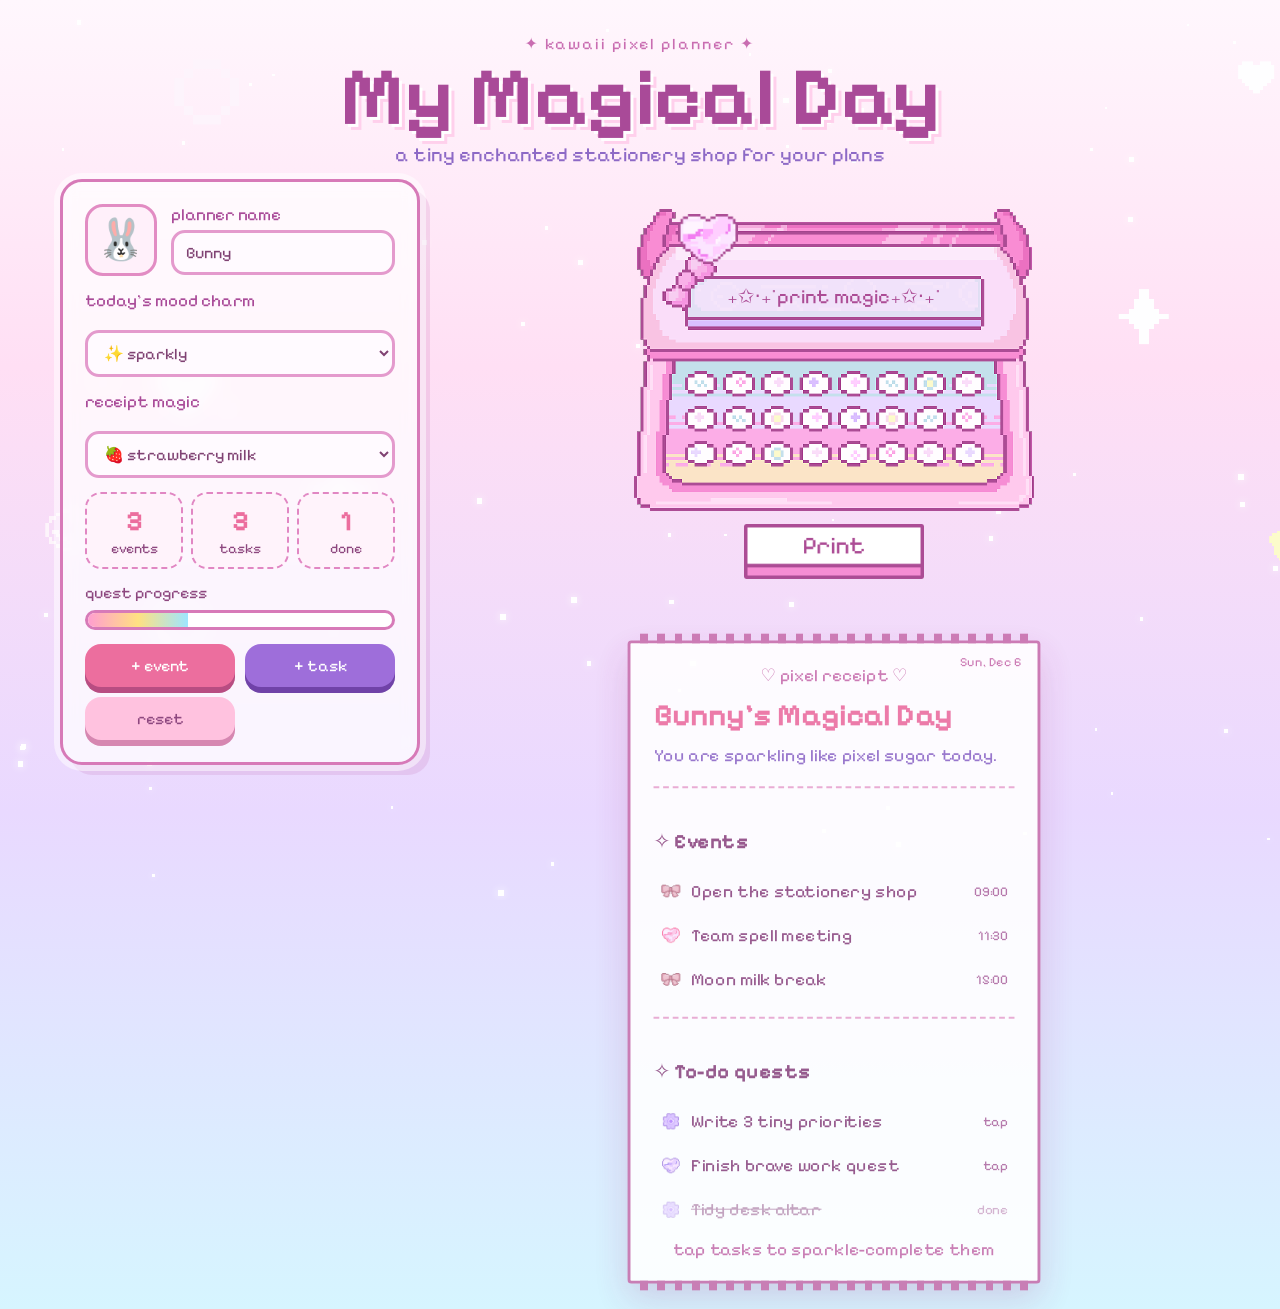
==== index.html @ a9e7e938 "Initial commit" ====
<!DOCTYPE html>
<html lang="en">
<head>
  <meta charset="UTF-8" />
  <meta name="viewport" content="width=device-width, initial-scale=1" />
  <title>My Magical Day</title>
  <link rel="icon" type="image/png" href="assets/heart.png" />
  <link rel="preconnect" href="https://fonts.googleapis.com" />
  <link rel="preconnect" href="https://fonts.gstatic.com" crossorigin />
  <link href="https://fonts.googleapis.com/css2?family=Pixelify+Sans:wght@400..700&display=swap" rel="stylesheet" />
  <link rel="stylesheet" href="styles.css" />
</head>
<body>
  <div class="bg-sparkles" aria-hidden="true"></div><div class="bg-decors" aria-hidden="true"></div>
  <main id="stage">
    <header class="hero"><p class="eyebrow">✦ kawaii pixel planner ✦</p><h1>My Magical Day</h1><p class="subtitle">a tiny enchanted stationery shop for your plans</p></header>
    <section class="dashboard">
      <aside class="control-panel pixel-card">
        <div class="profile"><div class="avatar" id="avatar">🐰</div><div><label for="nameInput">planner name</label><input id="nameInput" type="text" maxlength="18" /></div></div>
        <label for="moodSelect">today's mood charm</label><select id="moodSelect"><option value="sparkly">✨ sparkly</option><option value="cozy">☕ cozy</option><option value="brave">🌈 brave</option><option value="sleepy">🌙 sleepy</option></select>
        <label for="themeSelect">receipt magic</label><select id="themeSelect"><option value="strawberry">🍓 strawberry milk</option><option value="lavender">💜 lavender cloud</option><option value="mint">🍵 mint bunny</option></select>
        <div class="stats"><div><strong id="eventCount">0</strong><span>events</span></div><div><strong id="todoCount">0</strong><span>tasks</span></div><div><strong id="doneCount">0</strong><span>done</span></div></div>
        <div class="progress-wrap"><span>quest progress</span><div class="progress"><i id="progressBar"></i></div></div>
        <div class="actions"><button class="cute-btn" data-open-modal="event">+ event</button><button class="cute-btn purple" data-open-modal="todo">+ task</button><button class="cute-btn soft" id="resetBtn">reset</button></div>
      </aside>
      <section class="printer-scene">
        <div class="printer-wrap"><img src="assets/printer.png" alt="pink pixel receipt printer" class="printer" /><div class="printer-text" id="printerText">₊✩‧₊˚print magic₊✩‧₊˚</div><div class="heart"></div></div>
        <button id="printBtn" class="print-btn" type="button" aria-label="Print today's magical receipt"></button>
        <article class="receipt" id="receipt"><span class="receipt-date" id="receiptDate"></span><div class="receipt-topper">♡ pixel receipt ♡</div><h2 id="receiptTitle">My Magical Day</h2><p class="affirmation" id="affirmation"></p><hr /><section class="receipt-section receipt-section-events"><h3>✧ Events</h3><ul class="events" id="eventsList"></ul></section><hr /><section class="receipt-section receipt-section-todos"><h3>✧ To-do quests</h3><ul class="todos" id="todosList"></ul></section><div class="receipt-footer" id="receiptFooter"></div></article>
      </section>
    </section>
  </main>
  <dialog class="modal" id="itemModal"><form method="dialog" class="modal-card pixel-card" id="itemForm"><button class="modal-close" value="cancel" aria-label="Close">×</button><div class="bow">୨୧</div><h2 id="modalTitle">Add magic</h2><input type="hidden" id="itemType" /><input type="hidden" id="itemId" /><label for="itemLabel">tiny note</label><input id="itemLabel" type="text" maxlength="42" required placeholder="water the moonflowers" /><div class="event-fields" id="eventFields"><label for="itemTime">time spell</label><input id="itemTime" type="text" maxlength="18" placeholder="10:00 - 11:00" /></div><label for="itemCategory">sticker label</label><select id="itemCategory"><option value="personal">personal</option><option value="work">work</option></select><menu><button class="cute-btn soft" type="button" id="deleteBtn">delete</button><button class="cute-btn" value="default" type="submit">save magic</button></menu></form></dialog>
  <script src="script.js" defer></script>
</body>
</html>
---- styles.css ----
*{box-sizing:border-box}body{margin:0;min-height:100vh;overflow-x:hidden;font-family:"Pixelify Sans",system-ui;background:linear-gradient(180deg,#fff7fd 0%,#ffdff4 28%,#e9d9ff 62%,#d6f5ff 100%);color:#8d477f}button,input,select{font:inherit}.bg-sparkles,.bg-decors{position:fixed;inset:0;overflow:hidden;pointer-events:none;z-index:0}.bg-sparkle{position:absolute;background:#fff;image-rendering:pixelated;box-shadow:0 0 8px #fff;animation:twinkle var(--dur) ease-in-out var(--delay) infinite}@keyframes twinkle{0%,100%{opacity:.15;transform:translateY(0) scale(.7)}50%{opacity:1;transform:translateY(-8px) scale(1)}}.bg-decor{position:absolute;pointer-events:auto;cursor:pointer;user-select:none;image-rendering:pixelated}.hero{text-align:center;padding:34px 18px 12px;position:relative;z-index:2}.eyebrow{margin:0;color:#c96db1;letter-spacing:2px}.hero h1{font-size:clamp(42px,8vw,82px);line-height:.9;margin:8px 0;color:#a94a98;text-shadow:3px 3px #fff,6px 6px #ffd0ec;animation:bob 2.5s ease-in-out infinite}.subtitle{font-size:20px;margin:0;color:#8d69c6}@keyframes bob{50%{transform:translateY(-6px)}}.dashboard{position:relative;z-index:2;display:grid;grid-template-columns:minmax(260px,360px) minmax(360px,1fr);gap:28px;align-items:start;width:min(1160px,94vw);margin:0 auto 40px}.pixel-card{background:rgba(255,255,255,.72);border:3px solid #d77ab8;box-shadow:0 0 0 6px rgba(255,255,255,.5),10px 10px 0 rgba(196,108,177,.18);border-radius:22px}.control-panel{padding:22px;display:grid;gap:14px;backdrop-filter:blur(8px);position:sticky;top:18px}.profile{display:grid;grid-template-columns:72px 1fr;gap:14px;align-items:center}.avatar{height:72px;width:72px;border-radius:18px;background:#fff0fa;border:3px solid #e28cc3;display:grid;place-items:center;font-size:40px;animation:wobble 3s infinite}@keyframes wobble{50%{transform:rotate(4deg) scale(1.04)}}label{display:block;color:#a94a98;margin-bottom:5px;font-size:17px}input,select{width:100%;border:3px solid #e49acd;border-radius:14px;background:#fffaff;color:#804273;padding:10px 12px;outline:none}input:focus,select:focus{box-shadow:0 0 0 4px #fff,0 0 0 7px #b6edff}.stats{display:grid;grid-template-columns:repeat(3,1fr);gap:8px}.stats div{text-align:center;background:#fff3fb;border:2px dashed #e187c3;border-radius:16px;padding:10px}.stats strong{display:block;font-size:28px;color:#ec6e9e}.stats span{font-size:14px}.progress-wrap span{display:block;margin-bottom:8px}.progress{height:20px;border:3px solid #d77ab8;background:#fff;border-radius:999px;overflow:hidden}.progress i{display:block;height:100%;width:0;background:linear-gradient(90deg,#ff9ed0,#ffe082,#9ee7ff);transition:width .35s}.actions{display:grid;grid-template-columns:1fr 1fr;gap:10px}.cute-btn{border:0;border-radius:16px;padding:12px 14px;color:#fff;background:#ec6e9e;box-shadow:0 6px 0 #b84d82;cursor:pointer;transition:transform .15s,filter .15s}.cute-btn:hover{transform:translateY(-2px);filter:brightness(1.05)}.cute-btn:active{transform:translateY(4px);box-shadow:0 2px 0 #b84d82}.cute-btn.purple{background:#9e6eda;box-shadow:0 6px 0 #7042a8}.cute-btn.soft{background:#ffc2df;color:#8d477f;box-shadow:0 6px 0 #d687b1}.printer-scene{min-height:720px;position:relative}.printer-wrap{width:min(400px,82vw);margin:30px auto 12px;position:relative;transition:transform .5s}.printer{width:100%;display:block;image-rendering:pixelated}.heart{position:absolute;top:0;left:11%;width:60px;height:60px;background:url("assets/heart.png") center/contain no-repeat}.printer-text{position:absolute;top:25%;left:50%;transform:translateX(-50%);font-size:20px;color:#ac4c95;white-space:nowrap}.print-btn{display:block;margin:0 auto;width:180px;aspect-ratio:921/283;background:url("assets/button.png") center/contain no-repeat;border:0;cursor:pointer;text-indent:-9999px}.receipt{width:min(430px,88vw);margin:20px auto 0;background:#fff;border:3px solid var(--receipt-border,#c76eab);box-shadow:0 16px 35px rgba(172,76,149,.25);padding:22px 24px;font-size:18px;display:flex;flex-direction:column;gap:12px;transform:translateY(28px) scale(.96);opacity:.88;transition:transform .8s cubic-bezier(.34,1.56,.64,1),opacity .4s;border-radius:4px;position:relative}.is-printing .receipt{animation:printPop 1.2s ease both}.is-done .receipt{transform:translateY(0) scale(1);opacity:1}@keyframes printPop{0%{transform:translateY(-130px) scale(.8);opacity:0}100%{transform:translateY(0) scale(1);opacity:1}}.is-printing .heart{animation:heartSlide 1s ease-in-out infinite}@keyframes heartSlide{50%{transform:translateX(285px)}}.receipt:before,.receipt:after{content:"";position:absolute;left:0;right:0;height:10px;background:repeating-linear-gradient(90deg,transparent 0 10px,var(--receipt-border,#c76eab) 10px 18px)}.receipt:before{top:-10px}.receipt:after{bottom:-10px}.receipt-date{position:absolute;right:16px;top:12px;font-size:13px;color:#c76eab}.receipt-topper{text-align:center;color:#c76eab}.receipt h2{margin:0;color:#ec6e9e;font-size:32px}.affirmation{margin:0;color:#8d69c6}.receipt hr{border:0;border-top:2px dashed #e9a6cf;width:100%}.receipt ul{list-style:none;margin:0;padding:0;display:grid;gap:10px}.receipt li{display:grid;grid-template-columns:24px 1fr auto;gap:8px;align-items:center;padding:7px;border-radius:12px;cursor:pointer}.receipt li:hover{background:#fff0fa}.sticker{width:22px;height:22px;background-size:contain;background-position:center;background-repeat:no-repeat;text-indent:-999px;overflow:hidden}.work{background-image:url("assets/event-work-label.png")}.personal{background-image:url("assets/event-personal-label.png")}.todo .work{background-image:url("assets/todo-work-label.png")}.todo .personal{background-image:url("assets/todo-personal-label.png")}.time{font-size:14px;color:#b06aa1}.done{opacity:.55}.done .label{text-decoration:line-through}.empty{text-align:center;color:#c88bb8;border:2px dashed #f0b6da;border-radius:14px;padding:12px!important;display:block!important}.receipt-footer{text-align:center;color:#c76eab}.theme-lavender{--receipt-border:#9e6eda}.theme-mint{--receipt-border:#5dbfa8}.modal{border:0;background:transparent}.modal::backdrop{background:rgba(82,44,91,.35);backdrop-filter:blur(3px)}.modal-card{width:min(420px,92vw);padding:26px;position:relative;display:grid;gap:12px;background:#fff9fe}.bow{position:absolute;right:18px;top:-28px;font-size:58px;color:#ec6e9e;text-shadow:2px 2px #fff}.modal-close{position:absolute;top:10px;right:12px;border:0;background:#ffd8ed;color:#a94a98;border-radius:50%;width:34px;height:34px;cursor:pointer}.modal h2{margin:0;color:#a94a98}.modal menu{display:flex;justify-content:space-between;gap:10px;padding:0;margin:8px 0 0}.sparkle{position:fixed;pointer-events:none;z-index:10;animation:fly .7s ease-out forwards}@keyframes fly{to{transform:translate(var(--dx),var(--dy)) scale(0) rotate(360deg);opacity:0}}@media(max-width:820px){.dashboard{grid-template-columns:1fr}.control-panel{position:relative;top:auto}.printer-scene{min-height:auto}.actions{grid-template-columns:1fr}.hero h1{text-shadow:2px 2px #fff,4px 4px #ffd0ec}}
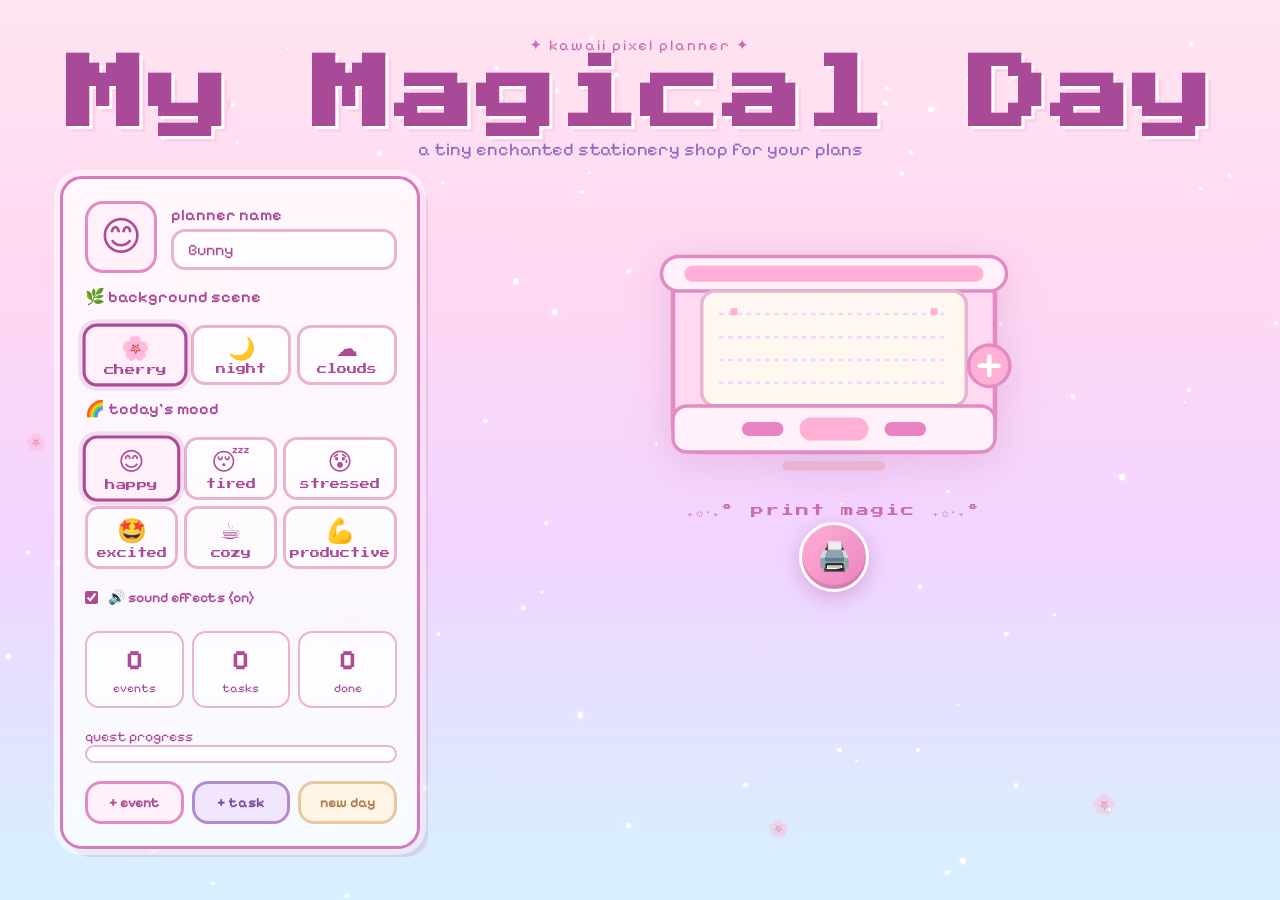
==== commit 1a4ed05b: "Sync modular planner files index.html, styles.css, script.js with latest standalone features and ref" ====
--- a/index.html
+++ b/index.html
@@ -1,36 +1,192 @@
 <!DOCTYPE html>
 <html lang="en">
 <head>
-  <meta charset="UTF-8" />
-  <meta name="viewport" content="width=device-width, initial-scale=1" />
-  <title>My Magical Day</title>
-  <link rel="icon" type="image/png" href="assets/heart.png" />
-  <link rel="preconnect" href="https://fonts.googleapis.com" />
-  <link rel="preconnect" href="https://fonts.gstatic.com" crossorigin />
-  <link href="https://fonts.googleapis.com/css2?family=Pixelify+Sans:wght@400..700&display=swap" rel="stylesheet" />
-  <link rel="stylesheet" href="styles.css" />
+<meta charset="UTF-8">
+<meta name="viewport" content="width=device-width,initial-scale=1">
+<title>My Magical Day ✨</title>
+<link rel="preconnect" href="https://fonts.googleapis.com">
+<link rel="preconnect" href="https://fonts.gstatic.com" crossorigin>
+<link href="https://fonts.googleapis.com/css2?family=Pixelify+Sans:wght@400..700&family=Press+Start+2P&display=swap" rel="stylesheet">
+<link rel="stylesheet" href="styles.css">
 </head>
 <body>
-  <div class="bg-sparkles" aria-hidden="true"></div><div class="bg-decors" aria-hidden="true"></div>
-  <main id="stage">
-    <header class="hero"><p class="eyebrow">✦ kawaii pixel planner ✦</p><h1>My Magical Day</h1><p class="subtitle">a tiny enchanted stationery shop for your plans</p></header>
-    <section class="dashboard">
-      <aside class="control-panel pixel-card">
-        <div class="profile"><div class="avatar" id="avatar">🐰</div><div><label for="nameInput">planner name</label><input id="nameInput" type="text" maxlength="18" /></div></div>
-        <label for="moodSelect">today's mood charm</label><select id="moodSelect"><option value="sparkly">✨ sparkly</option><option value="cozy">☕ cozy</option><option value="brave">🌈 brave</option><option value="sleepy">🌙 sleepy</option></select>
-        <label for="themeSelect">receipt magic</label><select id="themeSelect"><option value="strawberry">🍓 strawberry milk</option><option value="lavender">💜 lavender cloud</option><option value="mint">🍵 mint bunny</option></select>
-        <div class="stats"><div><strong id="eventCount">0</strong><span>events</span></div><div><strong id="todoCount">0</strong><span>tasks</span></div><div><strong id="doneCount">0</strong><span>done</span></div></div>
-        <div class="progress-wrap"><span>quest progress</span><div class="progress"><i id="progressBar"></i></div></div>
-        <div class="actions"><button class="cute-btn" data-open-modal="event">+ event</button><button class="cute-btn purple" data-open-modal="todo">+ task</button><button class="cute-btn soft" id="resetBtn">reset</button></div>
-      </aside>
-      <section class="printer-scene">
-        <div class="printer-wrap"><img src="assets/printer.png" alt="pink pixel receipt printer" class="printer" /><div class="printer-text" id="printerText">₊✩‧₊˚print magic₊✩‧₊˚</div><div class="heart"></div></div>
-        <button id="printBtn" class="print-btn" type="button" aria-label="Print today's magical receipt"></button>
-        <article class="receipt" id="receipt"><span class="receipt-date" id="receiptDate"></span><div class="receipt-topper">♡ pixel receipt ♡</div><h2 id="receiptTitle">My Magical Day</h2><p class="affirmation" id="affirmation"></p><hr /><section class="receipt-section receipt-section-events"><h3>✧ Events</h3><ul class="events" id="eventsList"></ul></section><hr /><section class="receipt-section receipt-section-todos"><h3>✧ To-do quests</h3><ul class="todos" id="todosList"></ul></section><div class="receipt-footer" id="receiptFooter"></div></article>
-      </section>
+
+<div class="bg-layer" id="bgCherry"></div>
+<div class="bg-layer hidden" id="bgNight"></div>
+<div class="bg-layer hidden" id="bgClouds"></div>
+<div class="bg-sparkles" id="bgSparkles"></div>
+
+<div id="stage">
+  <header class="hero">
+    <p class="eyebrow">✦ kawaii pixel planner ✦</p>
+    <h1>My Magical Day</h1>
+    <p class="subtitle">a tiny enchanted stationery shop for your plans</p>
+  </header>
+
+  <div class="dashboard">
+    <aside class="control-panel pixel-card">
+      <div class="profile">
+        <div class="avatar" id="avatar">🐰</div>
+        <div>
+          <label for="nameInput">planner name</label>
+          <input id="nameInput" type="text" maxlength="18" placeholder="Your name...">
+        </div>
+      </div>
+
+      <label>🌿 background scene</label>
+      <div class="theme-btns" id="themeBtns">
+        <button class="theme-btn active" data-theme="cherry">🌸<span>cherry</span></button>
+        <button class="theme-btn" data-theme="night">🌙<span>night</span></button>
+        <button class="theme-btn" data-theme="clouds">☁️<span>clouds</span></button>
+      </div>
+
+      <label>🌈 today's mood</label>
+      <div class="mood-btns" id="moodBtns">
+        <button class="mood-btn active" data-mood="happy">😊<span>happy</span></button>
+        <button class="mood-btn" data-mood="tired">😴<span>tired</span></button>
+        <button class="mood-btn" data-mood="stressed">😰<span>stressed</span></button>
+        <button class="mood-btn" data-mood="excited">🤩<span>excited</span></button>
+        <button class="mood-btn" data-mood="cozy">☕<span>cozy</span></button>
+        <button class="mood-btn" data-mood="productive">💪<span>productive</span></button>
+      </div>
+
+      <label class="sound-toggle">
+        <input type="checkbox" id="soundToggle" checked>
+        🔊 sound effects (on)
+      </label>
+
+      <div class="stats">
+        <div><strong id="eventCount">0</strong><span>events</span></div>
+        <div><strong id="todoCount">0</strong><span>tasks</span></div>
+        <div><strong id="doneCount">0</strong><span>done</span></div>
+      </div>
+
+      <div class="progress-wrap">
+        <span style="font-size:14px;color:#A94A98">quest progress</span>
+        <div class="progress"><i id="progressBar" style="width:0%"></i></div>
+      </div>
+
+      <div class="actions">
+        <button class="cute-btn" id="addEventBtn">+ event</button>
+        <button class="cute-btn purple" id="addTodoBtn">+ task</button>
+        <button class="cute-btn soft" id="resetBtn">new day</button>
+      </div>
+    </aside>
+
+    <section class="printer-scene">
+      <div class="printer-wrap">
+        <div class="printer-body printer-breathe" id="printerBody">
+          <svg class="printer-svg" viewBox="0 0 400 280" fill="none">
+            <rect x="60" y="80" width="280" height="160" rx="24" fill="#FFD9F2" stroke="#E28CC3" stroke-width="4"/>
+            <rect x="50" y="70" width="300" height="30" rx="15" fill="#FFF0FA" stroke="#E28CC3" stroke-width="3"/>
+            <rect x="70" y="78" width="260" height="14" rx="7" fill="#FFB0D4"/>
+            <rect x="85" y="100" width="230" height="100" rx="12" fill="#FFF8F0" stroke="#E8B4D0" stroke-width="3"/>
+            <line x1="100" y1="120" x2="300" y2="120" stroke="#F2D4FF" stroke-width="2" stroke-dasharray="4 4"/>
+            <line x1="100" y1="140" x2="300" y2="140" stroke="#F2D4FF" stroke-width="2" stroke-dasharray="4 4"/>
+            <line x1="100" y1="160" x2="300" y2="160" stroke="#F2D4FF" stroke-width="2" stroke-dasharray="4 4"/>
+            <line x1="100" y1="180" x2="300" y2="180" stroke="#F2D4FF" stroke-width="2" stroke-dasharray="4 4"/>
+            <rect x="110" y="115" width="6" height="6" rx="1" fill="#FFB0D4"/>
+            <rect x="284" y="115" width="6" height="6" rx="1" fill="#FFB0D4"/>
+            <rect x="60" y="200" width="280" height="40" rx="12" fill="#FFF0FA" stroke="#E28CC3" stroke-width="3"/>
+            <rect x="170" y="210" width="60" height="20" rx="10" fill="#FFB0D4"/>
+            <rect x="120" y="214" width="36" height="12" rx="6" fill="#E882C0"/>
+            <rect x="244" y="214" width="36" height="12" rx="6" fill="#E882C0"/>
+            <rect x="155" y="248" width="90" height="8" rx="4" fill="#E8B4D0"/>
+            <circle cx="335" cy="165" r="18" fill="#FFB0D4" stroke="#E28CC3" stroke-width="3"/>
+            <rect x="325" y="163" width="20" height="4" rx="2" fill="#fff"/>
+            <rect x="333" y="155" width="4" height="20" rx="2" fill="#fff"/>
+          </svg>
+        </div>
+        <div class="printer-label">₊✩‧₊˚ print magic ₊✩‧₊˚</div>
+      </div>
+
+      <div class="print-btn-container">
+        <button class="print-btn" id="printBtn" aria-label="Print receipt">🖨️</button>
+      </div>
+
+      <article class="receipt closed" id="receipt">
+        <div class="washi-tape"></div>
+        <div class="receipt-header">
+          <span class="receipt-date" id="receiptDate"></span>
+          <span class="receipt-mood" id="receiptMood"></span>
+          <div class="receipt-title" id="receiptTitle">My Magical Day</div>
+          <div class="receipt-subtitle" id="receiptSubtitle">✦ today's plan ✦</div>
+        </div>
+
+        <section class="receipt-section">
+          <h3>📅 Events</h3>
+          <ul class="receipt-list" id="eventsList"></ul>
+        </section>
+
+        <section class="receipt-section">
+          <h3>✅ To-do Quests</h3>
+          <ul class="receipt-list" id="todosList"></ul>
+        </section>
+
+        <div class="receipt-progress">
+          <div class="receipt-progress-header">
+            <span id="progressLabel">quest progress</span>
+            <span id="progressCount">0/0 done 🌟</span>
+          </div>
+          <div class="receipt-progress-bar">
+            <div class="receipt-progress-fill" id="receiptProgressFill" style="width:0%"></div>
+          </div>
+        </div>
+
+        <div class="affirmation-box" id="affirmationBox">You are doing amazing sweetie ✧</div>
+      </article>
     </section>
-  </main>
-  <dialog class="modal" id="itemModal"><form method="dialog" class="modal-card pixel-card" id="itemForm"><button class="modal-close" value="cancel" aria-label="Close">×</button><div class="bow">୨୧</div><h2 id="modalTitle">Add magic</h2><input type="hidden" id="itemType" /><input type="hidden" id="itemId" /><label for="itemLabel">tiny note</label><input id="itemLabel" type="text" maxlength="42" required placeholder="water the moonflowers" /><div class="event-fields" id="eventFields"><label for="itemTime">time spell</label><input id="itemTime" type="text" maxlength="18" placeholder="10:00 - 11:00" /></div><label for="itemCategory">sticker label</label><select id="itemCategory"><option value="personal">personal</option><option value="work">work</option></select><menu><button class="cute-btn soft" type="button" id="deleteBtn">delete</button><button class="cute-btn" value="default" type="submit">save magic</button></menu></form></dialog>
-  <script src="script.js" defer></script>
+  </div>
+</div>
+
+<div class="modal-overlay" id="modalOverlay">
+  <div class="modal-card">
+    <button class="modal-close" id="modalClose">✕</button>
+    <div class="modal-bow">🎀</div>
+    <h2 id="modalTitle">Add magic</h2>
+    <input type="hidden" id="itemType">
+    <input type="hidden" id="itemId">
+    <label for="itemLabel">tiny note</label>
+    <input id="itemLabel" type="text" maxlength="60" placeholder="water the moonflowers...">
+    <div class="event-fields" id="eventFields">
+      <label for="itemTime">time spell</label>
+      <input id="itemTime" type="text" maxlength="24" placeholder="10:00 - 11:00">
+      <label for="itemLink">magic link (optional)</label>
+      <input id="itemLink" type="url" maxlength="200" placeholder="https://...">
+    </div>
+    <label for="itemCategory">sticker label</label>
+    <select id="itemCategory">
+      <option value="personal">🌸 personal</option>
+      <option value="work">💼 work</option>
+      <option value="study">📖 study</option>
+      <option value="hobby">🎨 hobby</option>
+    </select>
+    <div class="priority-field" id="priorityField">
+      <label>priority level</label>
+      <select id="itemPriority">
+        <option value="low">⭐ low</option>
+        <option value="medium" selected>⭐⭐ medium</option>
+        <option value="high">⭐⭐⭐ high</option>
+      </select>
+    </div>
+    <menu>
+      <button class="cute-btn soft" id="deleteBtn">delete</button>
+      <button class="cute-btn" id="saveBtn">save magic</button>
+    </menu>
+  </div>
+</div>
+
+<div class="confirm-overlay" id="confirmOverlay">
+  <div class="confirm-card">
+    <span class="confirm-trash">🗑️</span>
+    <p>Start a new day?<br>All your tasks will vanish~</p>
+    <div class="confirm-actions">
+      <button class="cute-btn soft" id="confirmNo">cancel</button>
+      <button class="cute-btn" id="confirmYes">new day!</button>
+    </div>
+  </div>
+</div>
+
+<script src="script.js" defer></script>
 </body>
 </html>
--- a/styles.css
+++ b/styles.css
@@ -1 +1,193 @@
-*{box-sizing:border-box}body{margin:0;min-height:100vh;overflow-x:hidden;font-family:"Pixelify Sans",system-ui;background:linear-gradient(180deg,#fff7fd 0%,#ffdff4 28%,#e9d9ff 62%,#d6f5ff 100%);color:#8d477f}button,input,select{font:inherit}.bg-sparkles,.bg-decors{position:fixed;inset:0;overflow:hidden;pointer-events:none;z-index:0}.bg-sparkle{position:absolute;background:#fff;image-rendering:pixelated;box-shadow:0 0 8px #fff;animation:twinkle var(--dur) ease-in-out var(--delay) infinite}@keyframes twinkle{0%,100%{opacity:.15;transform:translateY(0) scale(.7)}50%{opacity:1;transform:translateY(-8px) scale(1)}}.bg-decor{position:absolute;pointer-events:auto;cursor:pointer;user-select:none;image-rendering:pixelated}.hero{text-align:center;padding:34px 18px 12px;position:relative;z-index:2}.eyebrow{margin:0;color:#c96db1;letter-spacing:2px}.hero h1{font-size:clamp(42px,8vw,82px);line-height:.9;margin:8px 0;color:#a94a98;text-shadow:3px 3px #fff,6px 6px #ffd0ec;animation:bob 2.5s ease-in-out infinite}.subtitle{font-size:20px;margin:0;color:#8d69c6}@keyframes bob{50%{transform:translateY(-6px)}}.dashboard{position:relative;z-index:2;display:grid;grid-template-columns:minmax(260px,360px) minmax(360px,1fr);gap:28px;align-items:start;width:min(1160px,94vw);margin:0 auto 40px}.pixel-card{background:rgba(255,255,255,.72);border:3px solid #d77ab8;box-shadow:0 0 0 6px rgba(255,255,255,.5),10px 10px 0 rgba(196,108,177,.18);border-radius:22px}.control-panel{padding:22px;display:grid;gap:14px;backdrop-filter:blur(8px);position:sticky;top:18px}.profile{display:grid;grid-template-columns:72px 1fr;gap:14px;align-items:center}.avatar{height:72px;width:72px;border-radius:18px;background:#fff0fa;border:3px solid #e28cc3;display:grid;place-items:center;font-size:40px;animation:wobble 3s infinite}@keyframes wobble{50%{transform:rotate(4deg) scale(1.04)}}label{display:block;color:#a94a98;margin-bottom:5px;font-size:17px}input,select{width:100%;border:3px solid #e49acd;border-radius:14px;background:#fffaff;color:#804273;padding:10px 12px;outline:none}input:focus,select:focus{box-shadow:0 0 0 4px #fff,0 0 0 7px #b6edff}.stats{display:grid;grid-template-columns:repeat(3,1fr);gap:8px}.stats div{text-align:center;background:#fff3fb;border:2px dashed #e187c3;border-radius:16px;padding:10px}.stats strong{display:block;font-size:28px;color:#ec6e9e}.stats span{font-size:14px}.progress-wrap span{display:block;margin-bottom:8px}.progress{height:20px;border:3px solid #d77ab8;background:#fff;border-radius:999px;overflow:hidden}.progress i{display:block;height:100%;width:0;background:linear-gradient(90deg,#ff9ed0,#ffe082,#9ee7ff);transition:width .35s}.actions{display:grid;grid-template-columns:1fr 1fr;gap:10px}.cute-btn{border:0;border-radius:16px;padding:12px 14px;color:#fff;background:#ec6e9e;box-shadow:0 6px 0 #b84d82;cursor:pointer;transition:transform .15s,filter .15s}.cute-btn:hover{transform:translateY(-2px);filter:brightness(1.05)}.cute-btn:active{transform:translateY(4px);box-shadow:0 2px 0 #b84d82}.cute-btn.purple{background:#9e6eda;box-shadow:0 6px 0 #7042a8}.cute-btn.soft{background:#ffc2df;color:#8d477f;box-shadow:0 6px 0 #d687b1}.printer-scene{min-height:720px;position:relative}.printer-wrap{width:min(400px,82vw);margin:30px auto 12px;position:relative;transition:transform .5s}.printer{width:100%;display:block;image-rendering:pixelated}.heart{position:absolute;top:0;left:11%;width:60px;height:60px;background:url("assets/heart.png") center/contain no-repeat}.printer-text{position:absolute;top:25%;left:50%;transform:translateX(-50%);font-size:20px;color:#ac4c95;white-space:nowrap}.print-btn{display:block;margin:0 auto;width:180px;aspect-ratio:921/283;background:url("assets/button.png") center/contain no-repeat;border:0;cursor:pointer;text-indent:-9999px}.receipt{width:min(430px,88vw);margin:20px auto 0;background:#fff;border:3px solid var(--receipt-border,#c76eab);box-shadow:0 16px 35px rgba(172,76,149,.25);padding:22px 24px;font-size:18px;display:flex;flex-direction:column;gap:12px;transform:translateY(28px) scale(.96);opacity:.88;transition:transform .8s cubic-bezier(.34,1.56,.64,1),opacity .4s;border-radius:4px;position:relative}.is-printing .receipt{animation:printPop 1.2s ease both}.is-done .receipt{transform:translateY(0) scale(1);opacity:1}@keyframes printPop{0%{transform:translateY(-130px) scale(.8);opacity:0}100%{transform:translateY(0) scale(1);opacity:1}}.is-printing .heart{animation:heartSlide 1s ease-in-out infinite}@keyframes heartSlide{50%{transform:translateX(285px)}}.receipt:before,.receipt:after{content:"";position:absolute;left:0;right:0;height:10px;background:repeating-linear-gradient(90deg,transparent 0 10px,var(--receipt-border,#c76eab) 10px 18px)}.receipt:before{top:-10px}.receipt:after{bottom:-10px}.receipt-date{position:absolute;right:16px;top:12px;font-size:13px;color:#c76eab}.receipt-topper{text-align:center;color:#c76eab}.receipt h2{margin:0;color:#ec6e9e;font-size:32px}.affirmation{margin:0;color:#8d69c6}.receipt hr{border:0;border-top:2px dashed #e9a6cf;width:100%}.receipt ul{list-style:none;margin:0;padding:0;display:grid;gap:10px}.receipt li{display:grid;grid-template-columns:24px 1fr auto;gap:8px;align-items:center;padding:7px;border-radius:12px;cursor:pointer}.receipt li:hover{background:#fff0fa}.sticker{width:22px;height:22px;background-size:contain;background-position:center;background-repeat:no-repeat;text-indent:-999px;overflow:hidden}.work{background-image:url("assets/event-work-label.png")}.personal{background-image:url("assets/event-personal-label.png")}.todo .work{background-image:url("assets/todo-work-label.png")}.todo .personal{background-image:url("assets/todo-personal-label.png")}.time{font-size:14px;color:#b06aa1}.done{opacity:.55}.done .label{text-decoration:line-through}.empty{text-align:center;color:#c88bb8;border:2px dashed #f0b6da;border-radius:14px;padding:12px!important;display:block!important}.receipt-footer{text-align:center;color:#c76eab}.theme-lavender{--receipt-border:#9e6eda}.theme-mint{--receipt-border:#5dbfa8}.modal{border:0;background:transparent}.modal::backdrop{background:rgba(82,44,91,.35);backdrop-filter:blur(3px)}.modal-card{width:min(420px,92vw);padding:26px;position:relative;display:grid;gap:12px;background:#fff9fe}.bow{position:absolute;right:18px;top:-28px;font-size:58px;color:#ec6e9e;text-shadow:2px 2px #fff}.modal-close{position:absolute;top:10px;right:12px;border:0;background:#ffd8ed;color:#a94a98;border-radius:50%;width:34px;height:34px;cursor:pointer}.modal h2{margin:0;color:#a94a98}.modal menu{display:flex;justify-content:space-between;gap:10px;padding:0;margin:8px 0 0}.sparkle{position:fixed;pointer-events:none;z-index:10;animation:fly .7s ease-out forwards}@keyframes fly{to{transform:translate(var(--dx),var(--dy)) scale(0) rotate(360deg);opacity:0}}@media(max-width:820px){.dashboard{grid-template-columns:1fr}.control-panel{position:relative;top:auto}.printer-scene{min-height:auto}.actions{grid-template-columns:1fr}.hero h1{text-shadow:2px 2px #fff,4px 4px #ffd0ec}}+*{box-sizing:border-box;margin:0;padding:0}
+body{min-height:100vh;overflow-x:hidden;font-family:"Pixelify Sans",system-ui;color:#AC4C95;background:#FFF8F0;position:relative;image-rendering:pixelated}
+button,input,select,textarea{font:inherit;color:inherit}
+input,select,textarea{background:rgba(255,255,255,.7);border:3px solid #E8B4D0;border-radius:14px;padding:8px 14px;outline:none;transition:border-color .25s,box-shadow .25s}
+input:focus,select:focus,textarea:focus{border-color:#AC4C95;box-shadow:0 0 0 4px rgba(172,76,149,.15)}
+::selection{background:#F2D4FF;color:#6B2D5E}
+.bg-layer{position:fixed;inset:0;overflow:hidden;pointer-events:none;z-index:0;transition:opacity .8s}
+.bg-layer.hidden{opacity:0}
+#bgCherry{background:linear-gradient(180deg,#FFE4F0 0%,#FFD9F2 30%,#F2D4FF 60%,#D5F1FF 100%)}
+#bgNight{background:linear-gradient(180deg,#1A1028 0%,#2D1B4E 30%,#1E1133 60%,#0D0818 100%)}
+#bgClouds{background:linear-gradient(180deg,#E8F8FF 0%,#D5F1FF 30%,#E0F7E9 60%,#F2D4FF 100%)}
+.bg-petal,.bg-star,.bg-cloud{position:absolute;pointer-events:none;opacity:.5;image-rendering:pixelated}
+.bg-petal{color:#FF99C8;font-size:18px;animation:drift linear infinite}
+.bg-star{color:#FFE066;font-size:14px;animation:twinkleStar ease-in-out infinite}
+.bg-cloud{color:rgba(255,255,255,.6);font-size:40px;animation:driftCloud linear infinite}
+@keyframes drift{0%{transform:translateY(0) rotate(0deg);opacity:.5}50%{opacity:.8}100%{transform:translateY(-120vh) rotate(360deg);opacity:0}}
+@keyframes driftCloud{0%{transform:translateX(-100px)}100%{transform:translateX(calc(100vw + 100px))}}
+@keyframes twinkleStar{0%,100%{opacity:.2;transform:scale(.7)}50%{opacity:1;transform:scale(1.2)}}
+.bg-sparkles{position:fixed;inset:0;overflow:hidden;pointer-events:none;z-index:1}
+.bg-sparkle{position:absolute;background:#fff;image-rendering:pixelated;box-shadow:0 0 6px rgba(255,255,255,.8);border-radius:50%;animation:twinkle var(--dur) ease-in-out var(--delay) infinite}
+@keyframes twinkle{0%,100%{opacity:.1;transform:translateY(0) scale(.5)}50%{opacity:1;transform:translateY(-12px) scale(1)}}
+#stage{position:relative;z-index:2;min-height:100vh;padding-bottom:40px}
+.hero{text-align:center;padding:36px 18px 16px}
+.eyebrow{color:#C96DB1;letter-spacing:2px;font-size:15px;margin-bottom:4px}
+.hero h1{font-size:clamp(40px,8vw,80px);line-height:.9;margin:6px 0;color:#A94A98;text-shadow:3px 3px #fff,6px 6px #FFD0EC;animation:bob 2.5s ease-in-out infinite;font-family:"Press Start 2P",monospace;letter-spacing:2px}
+@keyframes bob{50%{transform:translateY(-6px)}}
+.subtitle{font-size:18px;color:#8D69C6}
+.dashboard{position:relative;z-index:2;display:grid;grid-template-columns:minmax(260px,360px) minmax(360px,1fr);gap:28px;align-items:start;width:min(1160px,94vw);margin:0 auto}
+.pixel-card{background:rgba(255,255,255,.78);border:3px solid #D77AB8;box-shadow:0 0 0 6px rgba(255,255,255,.5),8px 8px 0 rgba(196,108,177,.2);border-radius:22px;backdrop-filter:blur(8px)}
+#bgNight .pixel-card{background:rgba(26,16,40,.85);border-color:#7B4C9E;box-shadow:0 0 0 6px rgba(123,76,158,.3),8px 8px 0 rgba(123,76,158,.2);color:#E0C4F0}
+#bgNight .pixel-card input,#bgNight .pixel-card select{background:rgba(45,27,78,.8);border-color:#7B4C9E;color:#E0C4F0}
+.control-panel{padding:22px;display:grid;gap:14px;position:sticky;top:18px}
+.profile{display:grid;grid-template-columns:72px 1fr;gap:14px;align-items:center}
+.avatar{height:72px;width:72px;border-radius:18px;background:#FFF0FA;border:3px solid #E28CC3;display:grid;place-items:center;font-size:40px;animation:wobble 3s infinite;cursor:pointer;transition:transform .2s}
+.avatar:hover{transform:scale(1.1)}
+@keyframes wobble{50%{transform:rotate(4deg) scale(1.04)}}
+label{display:block;color:#A94A98;margin-bottom:5px;font-size:16px;font-weight:600}
+#bgNight label{color:#D4A0E8}
+.stats{display:grid;grid-template-columns:repeat(3,1fr);gap:8px;text-align:center}
+.stats div{background:rgba(255,255,255,.5);border-radius:14px;padding:10px 4px;border:2px solid #E8B4D0}
+#bgNight .stats div{background:rgba(45,27,78,.6);border-color:#7B4C9E}
+.stats strong{display:block;font-size:28px;color:#AC4C95}
+#bgNight .stats strong{color:#E8B4F0}
+.stats span{font-size:12px;color:#A94A98}
+#bgNight .stats span{color:#C896D8}
+.progress-wrap{margin:4px 0}
+.progress{height:18px;background:rgba(255,255,255,.6);border-radius:12px;border:2px solid #E8B4D0;overflow:hidden;position:relative}
+#bgNight .progress{background:rgba(45,27,78,.6);border-color:#7B4C9E}
+.progress i{display:block;height:100%;background:linear-gradient(90deg,#FFB0D4,#E882C0);border-radius:10px;transition:width .5s ease;position:relative}
+.progress i::after{content:'';position:absolute;inset:2px 4px;background:linear-gradient(90deg,rgba(255,255,255,.4),transparent);border-radius:8px}
+.actions{display:grid;grid-template-columns:1fr 1fr 1fr;gap:8px}
+.cute-btn{border:3px solid #E28CC3;border-radius:16px;padding:10px 8px;background:#FFF0FA;color:#AC4C95;font-weight:700;font-size:14px;cursor:pointer;transition:all .2s;text-align:center}
+.cute-btn:hover{transform:scale(1.05);box-shadow:0 4px 12px rgba(172,76,149,.25)}
+.cute-btn:active{transform:scale(.95)}
+.cute-btn.purple{background:#F2E6FF;border-color:#B28AD0;color:#7B4C9E}
+.cute-btn.purple:hover{box-shadow:0 4px 12px rgba(123,76,158,.25)}
+.cute-btn.soft{background:#FFF5E6;border-color:#E8C8A0;color:#B08050}
+#bgNight .cute-btn{background:rgba(45,27,78,.8);border-color:#7B4C9E;color:#E0C4F0}
+#bgNight .cute-btn.purple{background:rgba(90,50,140,.6);border-color:#A070D0}
+#bgNight .cute-btn.soft{background:rgba(80,50,30,.5);border-color:#A08060;color:#D0B090}
+.theme-btns{display:grid;grid-template-columns:repeat(3,1fr);gap:6px}
+.theme-btn{padding:8px 4px;border:3px solid #E8B4D0;border-radius:14px;background:rgba(255,255,255,.6);cursor:pointer;font-size:22px;transition:all .2s;text-align:center}
+.theme-btn.active{border-color:#AC4C95;background:#FFF0FA;box-shadow:0 0 0 4px rgba(172,76,149,.15);transform:scale(1.05)}
+.theme-btn:hover{transform:scale(1.08)}
+.theme-btn span{display:block;font-size:10px;color:#A94A98;margin-top:2px;font-family:"Press Start 2P",monospace}
+#bgNight .theme-btn{background:rgba(45,27,78,.6);border-color:#7B4C9E}
+#bgNight .theme-btn.active{border-color:#D4A0E8;background:rgba(90,50,140,.5);box-shadow:0 0 0 4px rgba(212,160,232,.2)}
+#bgNight .theme-btn span{color:#C896D8}
+#bgNight .theme-btn.active span{color:#E8B4F0}
+.mood-btns{display:grid;grid-template-columns:repeat(3,1fr);gap:6px}
+.mood-btn{padding:8px 4px;border:3px solid #E8B4D0;border-radius:14px;background:rgba(255,255,255,.6);cursor:pointer;font-size:24px;transition:all .2s;text-align:center}
+.mood-btn.active{border-color:#AC4C95;background:#FFF0FA;box-shadow:0 0 0 4px rgba(172,76,149,.15);transform:scale(1.05)}
+.mood-btn:hover{transform:scale(1.08)}
+.mood-btn span{display:block;font-size:10px;color:#A94A98;margin-top:2px;font-family:"Press Start 2P",monospace}
+#bgNight .mood-btn{background:rgba(45,27,78,.6);border-color:#7B4C9E}
+#bgNight .mood-btn.active{border-color:#D4A0E8;background:rgba(90,50,140,.5);box-shadow:0 0 0 4px rgba(212,160,232,.2)}
+#bgNight .mood-btn span{color:#C896D8}
+.sound-toggle{display:flex;align-items:center;gap:10px;font-size:14px;cursor:pointer;user-select:none;padding:6px 0}
+.sound-toggle input{width:auto;accent-color:#AC4C95}
+.printer-scene{display:flex;flex-direction:column;align-items:center;gap:12px}
+.printer-wrap{position:relative;width:100%;max-width:460px;margin:0 auto}
+.printer-body{cursor:pointer;transition:transform .15s;position:relative;z-index:5}
+.printer-body:hover{transform:scale(1.03)}
+.printer-svg{width:100%;height:auto;display:block;filter:drop-shadow(0 8px 20px rgba(172,76,149,.2))}
+.printer-breathe{animation:breathe 3s ease-in-out infinite}
+@keyframes breathe{0%,100%{transform:scale(1)}50%{transform:scale(1.015)}}
+.printer-shake{animation:printerShake .5s ease-in-out}
+@keyframes printerShake{0%,100%{transform:translateX(0)}10%{transform:translateX(-6px) rotate(-1deg)}20%{transform:translateX(5px) rotate(1deg)}30%{transform:translateX(-4px) rotate(-.5deg)}40%{transform:translateX(3px) rotate(.5deg)}50%{transform:translateX(-2px)}60%{transform:translateX(2px)}70%{transform:translateX(-1px)}80%{transform:translateX(1px)}}
+.printer-label{text-align:center;font-size:13px;color:#C96DB1;margin-top:6px;font-family:"Press Start 2P",monospace;letter-spacing:2px;animation:pulseLabel 2s ease-in-out infinite}
+@keyframes pulseLabel{0%,100%{opacity:.6}50%{opacity:1}}
+.print-btn-container{position:relative;margin-top:-10px}
+.print-btn{border:none;border-radius:50%;width:70px;height:70px;background:linear-gradient(135deg,#FFB0D4,#E882C0);color:#fff;font-size:28px;cursor:pointer;box-shadow:0 6px 20px rgba(172,76,149,.35),inset 0 -4px 0 rgba(0,0,0,.1);transition:all .2s;position:relative;display:grid;place-items:center;border:3px solid #fff}
+.print-btn:hover{transform:scale(1.08);box-shadow:0 8px 28px rgba(172,76,149,.45),inset 0 -4px 0 rgba(0,0,0,.1)}
+.print-btn:active{transform:scale(.92);box-shadow:0 2px 8px rgba(172,76,149,.2),inset 0 2px 0 rgba(0,0,0,.1)}
+.print-btn.is-printing{animation:btnPulse .6s ease-in-out infinite;pointer-events:none}
+@keyframes btnPulse{0%,100%{transform:scale(1);box-shadow:0 6px 20px rgba(172,76,149,.35)}50%{transform:scale(1.1);box-shadow:0 8px 30px rgba(172,76,149,.5)}}
+.print-particle{position:fixed;pointer-events:none;z-index:100;font-size:20px;animation:particleFly .8s ease-out forwards}
+@keyframes particleFly{0%{opacity:1;transform:translate(0,0) scale(1) rotate(0deg)}100%{opacity:0;transform:translate(var(--dx),var(--dy)) scale(0) rotate(720deg)}}
+.receipt{background:#FFF9F0;border:3px solid #E8B4D0;border-radius:18px;padding:28px 24px 0;max-width:420px;width:100%;margin:0 auto;position:relative;z-index:3;transition:all .6s cubic-bezier(.34,1.56,.64,1);transform-origin:top center;font-family:"Pixelify Sans",system-ui;color:#6B2D5E;box-shadow:0 10px 40px rgba(172,76,149,.15)}
+.receipt.closed{transform:scaleY(0);opacity:0;max-height:0;padding:0;margin:0;overflow:hidden;border-width:0}
+.receipt.open{transform:scaleY(1);opacity:1}
+.receipt::after{content:'';display:block;height:28px;background:#FFF9F0;clip-path:polygon(0 0,8% 100%,16% 0,24% 100%,32% 0,40% 100%,48% 0,56% 100%,64% 0,72% 100%,80% 0,88% 100%,96% 0,100% 100%,0 100%);margin:0 -24px;position:relative;width:calc(100% + 48px)}
+#bgNight .receipt{background:#1E1133;border-color:#7B4C9E;color:#E0C4F0;box-shadow:0 10px 40px rgba(0,0,0,.4)}
+#bgNight .receipt::after{background:#1E1133}
+.washi-tape{position:absolute;top:12px;left:-8px;right:-8px;height:20px;background:repeating-linear-gradient(45deg,#FFB0D4 0,#FFB0D4 6px,#FFD9F2 6px,#FFD9F2 12px);opacity:.7;transform:rotate(-1deg);border-radius:2px;z-index:10;box-shadow:0 2px 6px rgba(172,76,149,.15)}
+#bgNight .washi-tape{background:repeating-linear-gradient(45deg,#7B4C9E 0,#7B4C9E 6px,#B28AD0 6px,#B28AD0 12px)}
+.receipt-header{text-align:center;margin-bottom:14px;padding-top:16px}
+.receipt-date{font-family:"Press Start 2P",monospace;font-size:10px;color:#A94A98;display:block;margin-bottom:6px}
+#bgNight .receipt-date{color:#C896D8}
+.receipt-mood{font-size:36px;display:block;margin-bottom:4px}
+.receipt-title{font-size:26px;color:#AC4C95;margin:4px 0 2px;font-weight:700;letter-spacing:1px}
+#bgNight .receipt-title{color:#E8B4F0}
+.receipt-subtitle{font-size:12px;color:#C96DB1;font-family:"Press Start 2P",monospace}
+.receipt-section{margin:12px 0}
+.receipt-section h3{font-size:18px;color:#A94A98;margin-bottom:8px;letter-spacing:1px;display:flex;align-items:center;gap:8px}
+#bgNight .receipt-section h3{color:#D4A0E8}
+.receipt-list{list-style:none;padding:0;display:grid;gap:6px}
+.receipt-list li{background:rgba(255,255,255,.5);border-radius:12px;padding:8px 12px;border:2px solid #F2D4FF;display:grid;grid-template-columns:auto 1fr auto;gap:8px;align-items:center;transition:all .2s;cursor:pointer}
+.receipt-list li:hover{transform:translateX(3px);border-color:#E28CC3}
+#bgNight .receipt-list li{background:rgba(45,27,78,.5);border-color:#5B3A7E}
+#bgNight .receipt-list li:hover{border-color:#B28AD0}
+.receipt-list li.done{opacity:.7;background:rgba(200,245,232,.4)}
+.receipt-list li.done .task-label{text-decoration:line-through;text-decoration-color:#AC4C95}
+#bgNight .receipt-list li.done{background:rgba(45,27,78,.3)}
+.receipt-list li.empty{opacity:.5;cursor:default;pointer-events:none;justify-content:center;display:flex;font-style:italic}
+.category-dot{display:inline-flex;align-items:center;justify-content:center;width:24px;height:24px;border-radius:6px;font-size:12px;flex-shrink:0}
+.category-dot.personal{background:#FFD9F2;color:#D46A9E}
+.category-dot.work{background:#D5F1FF;color:#4A90B0}
+.category-dot.study{background:#F2D4FF;color:#8A5AC0}
+.category-dot.hobby{background:#C8F5E8;color:#3E9E7E}
+.task-label{flex:1;font-size:15px;font-weight:500}
+.task-time{font-size:12px;color:#C96DB1;font-family:"Press Start 2P",monospace}
+#bgNight .task-time{color:#A878C8}
+.priority-stars{display:flex;gap:2px;font-size:12px}
+.receipt-progress{margin:12px 0;padding:10px 14px;background:rgba(255,255,255,.4);border-radius:12px;border:2px solid #F2D4FF}
+#bgNight .receipt-progress{background:rgba(45,27,78,.4);border-color:#5B3A7E}
+.receipt-progress-header{display:flex;justify-content:space-between;font-size:13px;margin-bottom:6px;color:#A94A98}
+#bgNight .receipt-progress-header{color:#C896D8}
+.receipt-progress-bar{height:16px;background:rgba(255,255,255,.5);border-radius:10px;border:2px solid #E8B4D0;overflow:hidden;position:relative}
+#bgNight .receipt-progress-bar{background:rgba(45,27,78,.5);border-color:#7B4C9E}
+.receipt-progress-fill{height:100%;background:linear-gradient(90deg,#FFB0D4,#E882C0);border-radius:8px;transition:width .8s cubic-bezier(.34,1.56,.64,1);position:relative}
+.receipt-progress-fill::after{content:'';position:absolute;inset:2px 4px;background:linear-gradient(90deg,rgba(255,255,255,.4),transparent);border-radius:6px}
+.affirmation-box{margin:12px 0;padding:12px 14px;border:2px dashed #E28CC3;border-radius:14px;text-align:center;background:rgba(255,255,255,.3);font-size:15px;color:#A94A98;line-height:1.5}
+#bgNight .affirmation-box{border-color:#7B4C9E;background:rgba(45,27,78,.3);color:#D4A0E8}
+.modal-overlay{position:fixed;inset:0;z-index:200;background:rgba(0,0,0,.4);backdrop-filter:blur(4px);display:none;place-items:center;animation:fadeIn .2s}
+.modal-overlay.open{display:grid}
+@keyframes fadeIn{from{opacity:0}to{opacity:1}}
+.modal-card{background:#FFF8F0;border:3px solid #D77AB8;border-radius:22px;padding:28px 24px 20px;width:min(400px,90vw);position:relative;box-shadow:0 0 0 6px rgba(255,255,255,.5),12px 12px 0 rgba(196,108,177,.2);max-height:90vh;overflow-y:auto;animation:modalPop .3s cubic-bezier(.34,1.56,.64,1)}
+@keyframes modalPop{from{transform:scale(.7);opacity:0}to{transform:scale(1);opacity:1}}
+#bgNight .modal-card{background:#1E1133;border-color:#7B4C9E;box-shadow:0 0 0 6px rgba(123,76,158,.3),12px 12px 0 rgba(123,76,158,.2)}
+.modal-close{position:absolute;top:10px;right:14px;background:none;border:none;font-size:28px;color:#C96DB1;cursor:pointer;padding:4px;line-height:1;transition:transform .2s}
+.modal-close:hover{transform:rotate(90deg);color:#AC4C95}
+.modal-bow{text-align:center;font-size:28px;color:#E882C0;margin-bottom:2px;transform:rotate(-5deg)}.modal-card h2{text-align:center;color:#AC4C95;margin-bottom:16px;font-size:22px}
+#bgNight .modal-card h2{color:#E8B4F0}
+.modal-card label{font-size:13px;margin-top:8px}
+.modal-card input,.modal-card select,.modal-card textarea{margin-bottom:4px}
+.modal-card textarea{resize:vertical;min-height:60px;width:100%}
+.modal-card .event-fields,.modal-card .priority-field{display:grid;gap:4px}
+.modal-card menu{display:flex;gap:10px;justify-content:center;margin-top:16px;padding:0;list-style:none}
+.modal-card menu .cute-btn{min-width:100px}
+.confirm-overlay{position:fixed;inset:0;z-index:300;background:rgba(0,0,0,.4);backdrop-filter:blur(4px);display:none;place-items:center}
+.confirm-overlay.open{display:grid}
+.confirm-card{background:#FFF8F0;border:3px solid #D77AB8;border-radius:22px;padding:32px 28px 24px;text-align:center;width:min(340px,88vw);box-shadow:0 0 0 6px rgba(255,255,255,.5),12px 12px 0 rgba(196,108,177,.2);animation:modalPop .3s cubic-bezier(.34,1.56,.64,1)}
+#bgNight .confirm-card{background:#1E1133;border-color:#7B4C9E;box-shadow:0 0 0 6px rgba(123,76,158,.3),12px 12px 0 rgba(123,76,158,.2)}
+.confirm-trash{font-size:48px;animation:trashShake .5s ease-in-out infinite;display:block;margin-bottom:8px}
+@keyframes trashShake{0%,100%{transform:rotate(0deg)}25%{transform:rotate(-10deg)}75%{transform:rotate(10deg)}}
+.confirm-card p{font-size:16px;color:#A94A98;margin-bottom:18px}
+#bgNight .confirm-card p{color:#D4A0E8}
+.confirm-actions{display:flex;gap:12px;justify-content:center}
+.heart-burst{position:fixed;pointer-events:none;z-index:150}
+.heart-particle{position:absolute;font-size:var(--size);animation:heartExplode var(--dur) ease-out forwards;color:var(--hcolor)}
+@keyframes heartExplode{0%{opacity:1;transform:translate(0,0) scale(1) rotate(0deg)}100%{opacity:0;transform:translate(var(--fx),var(--fy)) scale(0) rotate(720deg)}}
+.click-sparkle{position:fixed;pointer-events:none;z-index:100;font-size:18px;animation:sparkleFade .7s ease-out forwards}
+@keyframes sparkleFade{0%{opacity:1;transform:translate(0,0) scale(1)}100%{opacity:0;transform:translate(var(--sx),var(--sy)) scale(0)}}
+@media(max-width:720px){
+.dashboard{grid-template-columns:1fr;gap:20px;width:96vw}
+.control-panel{position:static}
+.printer-scene{order:-1}
+.hero h1{font-size:clamp(32px,10vw,52px)}
+.receipt{padding:20px 14px 0;max-width:100%}
+.receipt::after{width:calc(100% + 28px);margin:0 -14px}
+.mood-btns,.theme-btns{grid-template-columns:repeat(3,1fr)}
+.mood-btn,.theme-btn{font-size:20px}
+.actions{grid-template-columns:1fr 1fr 1fr}
+.theme-btn span,.mood-btn span{font-size:8px}
+.modal-card{padding:22px 18px}
+}
+@media(max-width:400px){
+.receipt{padding:16px 10px 0}
+.mood-btn,.theme-btn{padding:6px 2px;font-size:16px}
+.stats div{padding:6px 2px}
+.stats strong{font-size:22px}
+}
